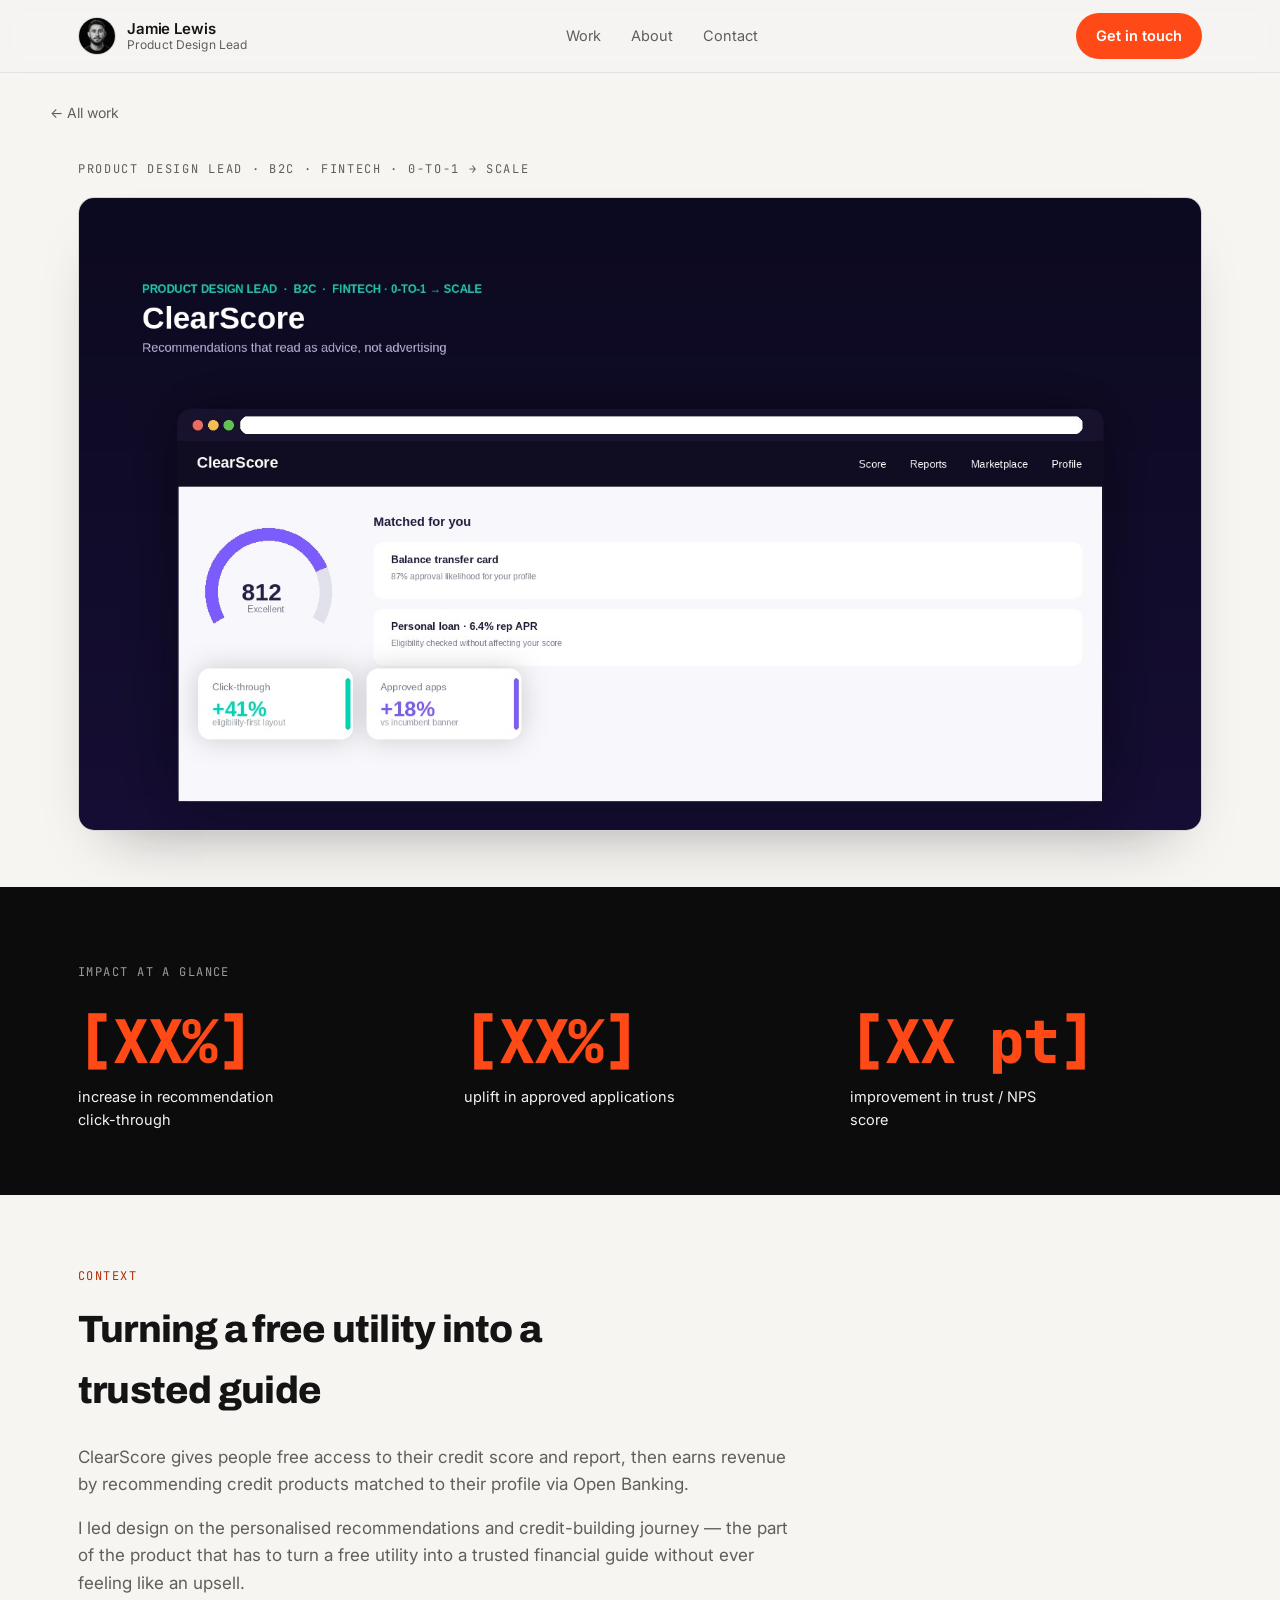
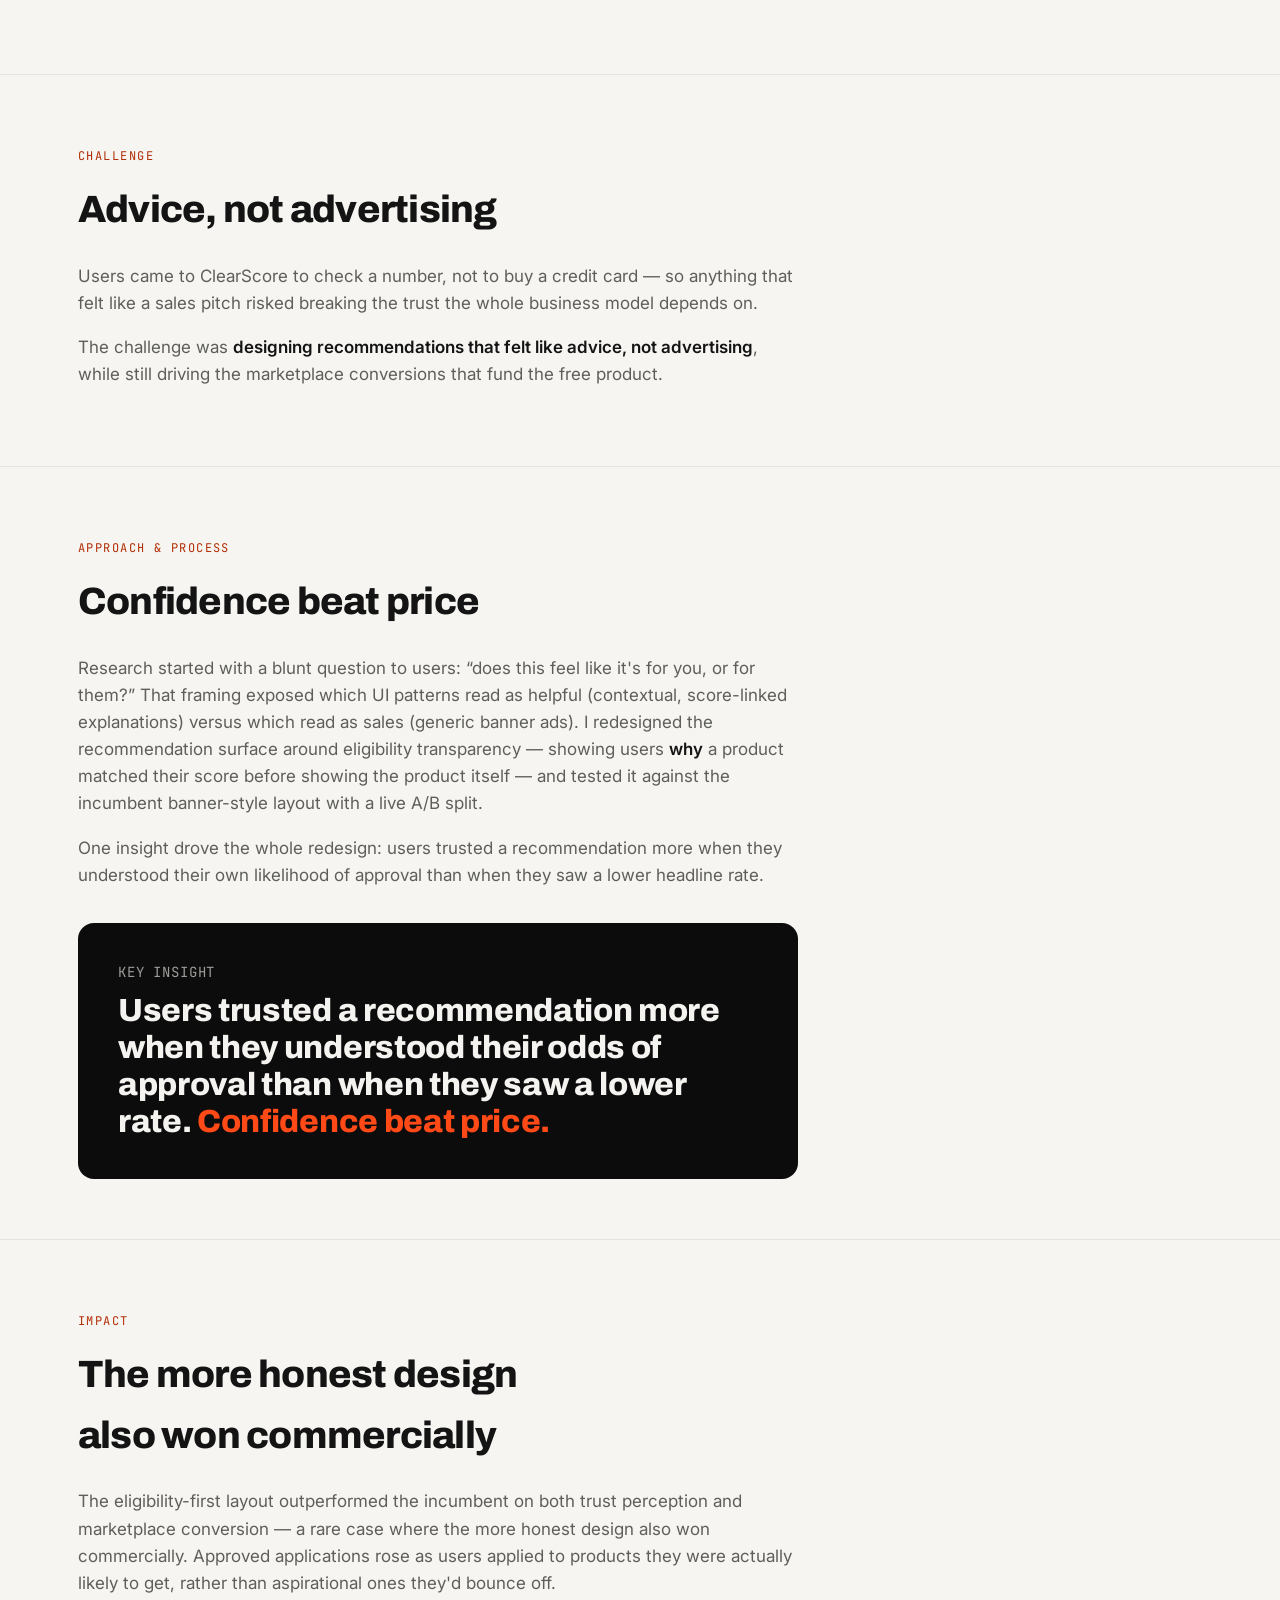
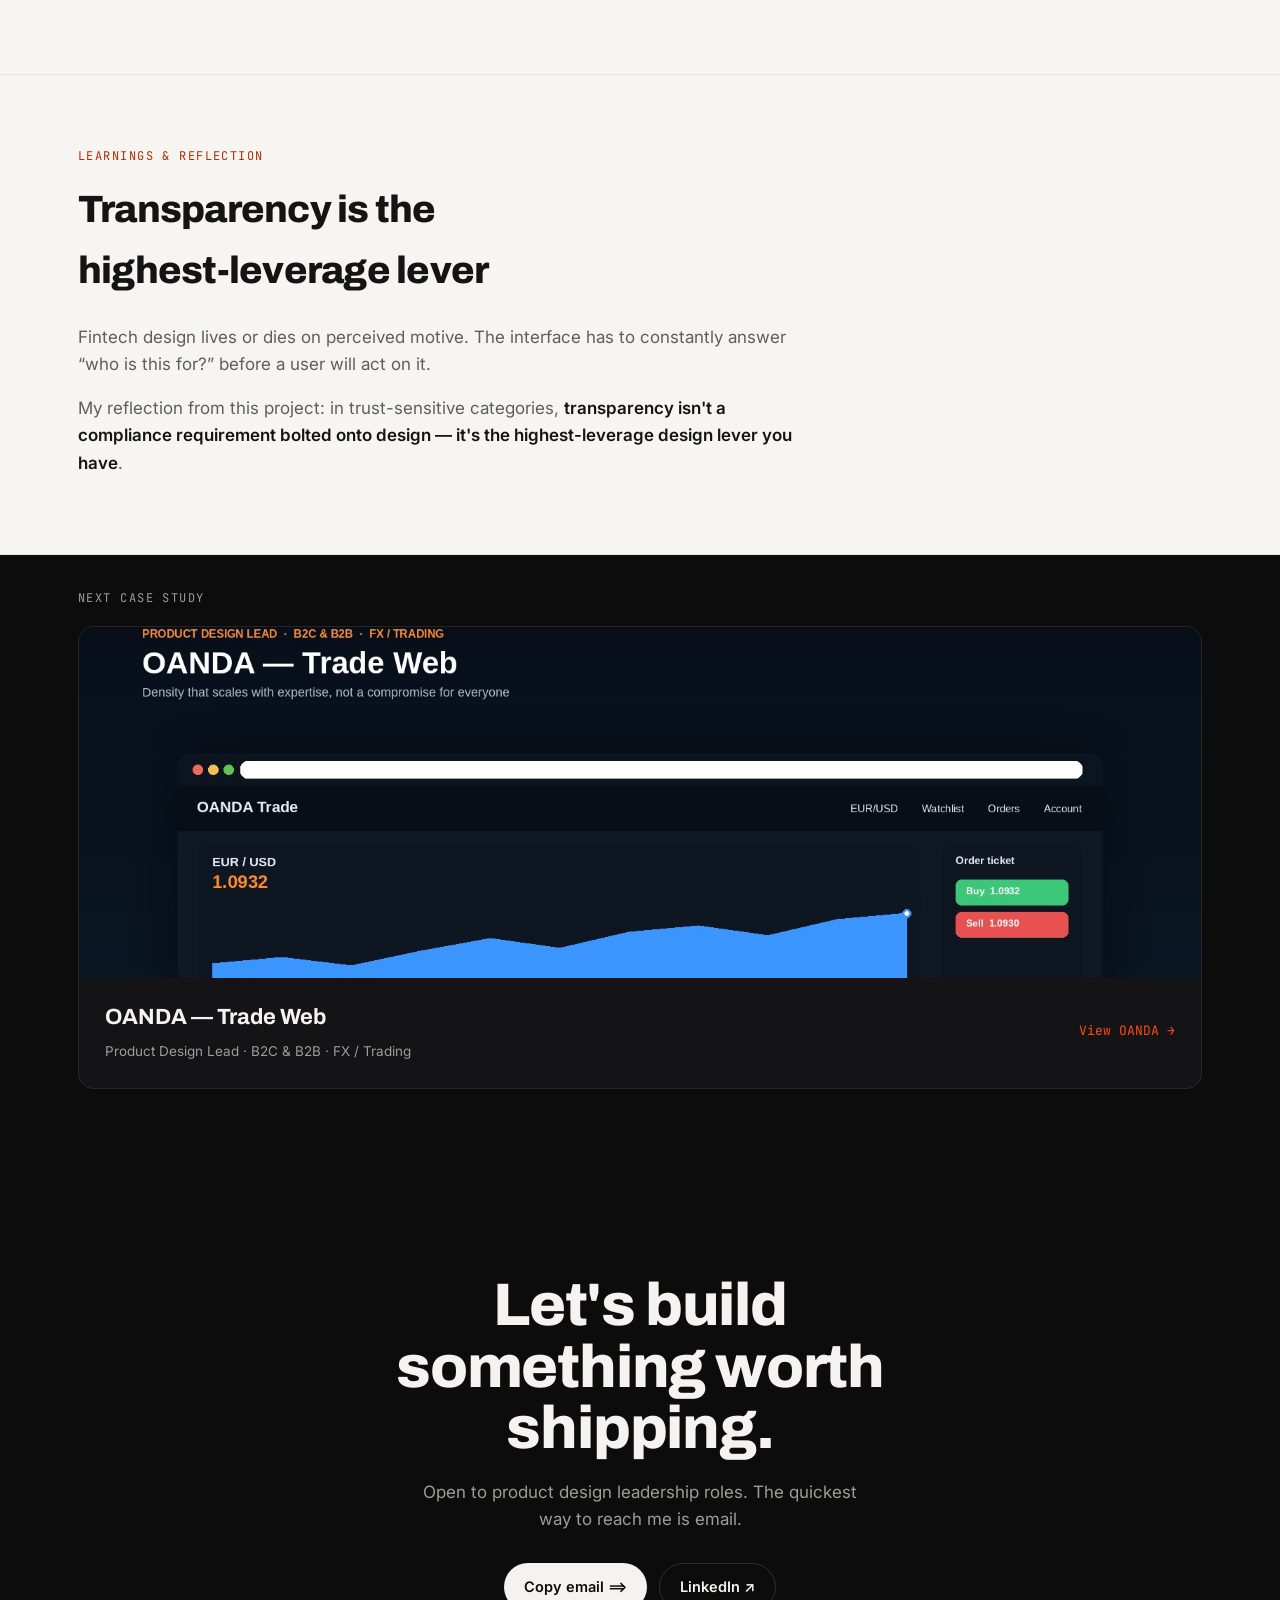
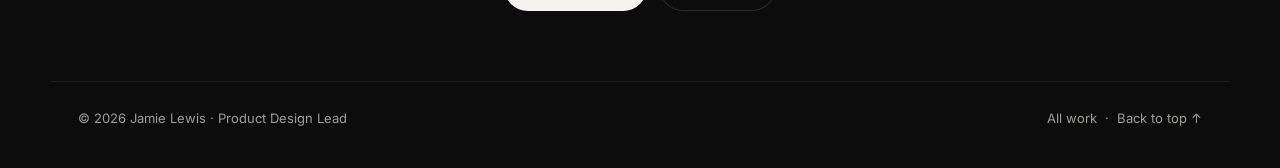
==== clearscore.html @ ec91cfac "Add files via upload" ====
<!DOCTYPE html>
<html lang="en">
<head>
<meta charset="UTF-8" />
<meta name="viewport" content="width=device-width, initial-scale=1.0" />
<title>ClearScore — Case study · Jamie Lewis</title>
<meta name="description" content="ClearScore recommendations — case study by Jamie Lewis, Product Design Lead. Recommendations that read as advice, not advertising" />
<meta name="robots" content="index, follow" />
<link rel="icon" href="favicon.ico" sizes="any" />
<link rel="icon" type="image/png" sizes="32x32" href="favicon-32.png" />
<link rel="apple-touch-icon" href="apple-touch-icon.png" />
<meta property="og:title" content="ClearScore — Case study · Jamie Lewis" />
<meta property="og:description" content="Recommendations that read as advice, not advertising" />
<meta property="og:type" content="article" />
<meta property="og:url" content="https://jamielewis.design/clearscore" />
<meta property="og:image" content="https://jamielewis.design/clearscore_banner.jpg" />
<script type="application/ld+json">
{
  "@context":"https://schema.org","@type":"CreativeWork",
  "name":"ClearScore",
  "about":"Recommendations that read as advice, not advertising",
  "author":{"@type":"Person","name":"Jamie Lewis","jobTitle":"Product Design Lead","url":"https://jamielewis.design"},
  "url":"https://jamielewis.design/clearscore"
}
</script>
<link rel="preconnect" href="https://fonts.googleapis.com">
<link rel="preconnect" href="https://fonts.gstatic.com" crossorigin>
<link href="https://fonts.googleapis.com/css2?family=Archivo:wght@500;600;700;800;900&family=Inter:wght@400;500;600&family=JetBrains+Mono:wght@500&display=swap" rel="stylesheet">
<style>
  :root{
    --paper:#F6F5F2;--paper-2:#EFEEEA;--ink:#141414;--ink-2:#5E5E5B;
    --hair:rgba(20,20,20,.14);--hair-soft:rgba(20,20,20,.08);
    --orange:#FF4A17;--orange-ink:#B22E06;
    --night:#0C0C0D;--night-2:#141416;--snow:#F4F3F0;--snow-2:#9C9C98;
    --hair-d:rgba(255,255,255,.14);--hair-d-soft:rgba(255,255,255,.07);
    --maxw:1180px;--measure:720px;--r:16px;--ease:cubic-bezier(.22,.61,.36,1);
  }
  *{box-sizing:border-box;}
  html{scroll-behavior:smooth;}
  body{margin:0;background:var(--paper);color:var(--ink);
    font-family:'Inter',system-ui,-apple-system,sans-serif;font-size:17px;line-height:1.6;
    -webkit-font-smoothing:antialiased;text-rendering:optimizeLegibility;}
  a{color:inherit;text-decoration:none;}
  img,svg{display:block;max-width:100%;}
  ::selection{background:var(--orange);color:#fff;}
  .wrap{max-width:var(--maxw);margin:0 auto;padding:0 28px;}
  .visually-hidden{position:absolute;width:1px;height:1px;padding:0;margin:-1px;overflow:hidden;clip:rect(0 0 0 0);white-space:nowrap;border:0;}
  .eyebrow{font-family:'JetBrains Mono',monospace;font-size:12px;letter-spacing:.14em;text-transform:uppercase;color:var(--ink-2);}
  .display{font-family:'Archivo',sans-serif;font-weight:800;letter-spacing:-.02em;line-height:1.02;margin:0;}
  a:focus-visible,button:focus-visible{outline:2.5px solid var(--orange);outline-offset:3px;border-radius:6px;}
  .skip{position:absolute;left:-999px;top:0;background:var(--ink);color:#fff;padding:10px 16px;z-index:200;}
  .skip:focus{left:12px;top:12px;}
  .ph{color:var(--orange);font-family:'JetBrains Mono',monospace;}
  .nav{position:sticky;top:0;z-index:100;background:rgba(246,245,242,.82);
    backdrop-filter:saturate(1.4) blur(10px);border-bottom:1px solid var(--hair-soft);}
  .nav .row{display:flex;align-items:center;justify-content:space-between;height:72px;}
  .brand{display:flex;align-items:center;gap:11px;}
  .brand .avatar{width:38px;height:38px;border-radius:50%;object-fit:cover;border:1px solid var(--hair);flex:none;}
  .brand-text{display:flex;flex-direction:column;line-height:1.12;}
  .brand-name{font-weight:600;font-size:15px;letter-spacing:-.01em;color:var(--ink);}
  .brand-role{font-weight:400;font-size:12px;color:var(--ink-2);letter-spacing:.01em;}
  .navlinks{display:flex;gap:30px;font-size:14.5px;color:var(--ink-2);}
  .navlinks a:hover{color:var(--ink);}
  .btn{font-family:'Inter';font-size:14.5px;font-weight:600;border:none;cursor:pointer;
    border-radius:999px;padding:11px 20px;transition:transform .18s var(--ease),background .18s;
    display:inline-flex;align-items:center;gap:8px;}
  .btn:active{transform:translateY(1px);}
  .btn-orange{background:var(--orange);color:#fff;}
  .btn-orange:hover{background:#ff5b2c;}
  .btn-ghost{background:transparent;color:var(--ink);border:1px solid var(--hair);}
  .btn-ghost:hover{background:rgba(20,20,20,.05);}
  @media(max-width:720px){.navlinks{display:none;}}
  .backrow{padding:26px 0 0;}
  .back{font-size:14px;color:var(--ink-2);display:inline-flex;gap:7px;align-items:center;}
  .back:hover{color:var(--ink);}
  .cs-hero{padding:22px 0 0;}
  .cs-banner{margin:18px 0 0;border-radius:var(--r);overflow:hidden;border:1px solid var(--hair);
    box-shadow:0 30px 60px -34px rgba(20,20,20,.4);}
  .cs-banner img{width:100%;height:auto;display:block;}
  .impact{background:var(--night);color:var(--snow);padding:64px 0;margin-top:56px;}
  .impact .lab{font-family:'JetBrains Mono',monospace;font-size:12px;letter-spacing:.12em;text-transform:uppercase;color:var(--snow-2);}
  .impact-grid{display:grid;grid-template-columns:repeat(3,1fr);gap:34px;margin-top:30px;}
  .metric .n{font-family:'Archivo';font-weight:800;font-size:clamp(40px,5.4vw,60px);letter-spacing:-.02em;line-height:1;color:var(--orange);}
  .metric .l{font-size:14.5px;color:var(--snow);margin-top:12px;max-width:24ch;}
  @media(max-width:760px){.impact-grid{grid-template-columns:1fr;gap:26px;}}
  .sec{padding:60px 0;border-bottom:1px solid var(--hair-soft);}
  .sec:last-of-type{border-bottom:none;}
  .sec .kicker{font-family:'JetBrains Mono',monospace;font-size:12px;letter-spacing:.12em;text-transform:uppercase;color:var(--orange-ink);}
  .sec h2{font-family:'Archivo';font-weight:800;letter-spacing:-.02em;font-size:clamp(26px,3.4vw,38px);margin:14px 0 22px;max-width:20ch;}
  .sec p{color:var(--ink-2);max-width:var(--measure);}
  .sec p+p{margin-top:16px;}
  .sec p b{color:var(--ink);font-weight:600;}
  .insight{display:grid;grid-template-columns:1fr;gap:10px;background:var(--night);color:var(--snow);
    border-radius:var(--r);padding:38px 40px;margin-top:34px;max-width:var(--measure);}
  .insight .big{font-family:'Archivo';font-weight:800;font-size:clamp(24px,3vw,32px);letter-spacing:-.01em;line-height:1.15;color:var(--snow);}
  .insight .big em{color:var(--orange);font-style:normal;}
  .insight .cap{font-size:14px;color:var(--snow-2);font-family:'JetBrains Mono',monospace;letter-spacing:.06em;text-transform:uppercase;}
  .next{background:var(--night);color:var(--snow);padding:22px 0 96px;}
  .next .lab{font-family:'JetBrains Mono',monospace;font-size:12px;letter-spacing:.12em;text-transform:uppercase;color:var(--snow-2);margin-bottom:18px;}
  .next-card{display:block;border-radius:var(--r);overflow:hidden;background:var(--night-2);
    border:1px solid var(--hair-d-soft);transition:transform .3s var(--ease),border-color .3s;}
  .next-card:hover{transform:translateY(-5px);border-color:var(--hair-d);}
  .next-banner{aspect-ratio:16/5;overflow:hidden;}
  .next-banner img{width:100%;height:100%;object-fit:cover;object-position:center 30%;}
  .next-body{padding:22px 26px 26px;display:flex;justify-content:space-between;align-items:center;gap:20px;flex-wrap:wrap;}
  .next-body h3{font-family:'Archivo';font-weight:700;font-size:22px;margin:0;color:var(--snow);}
  .next-body .r{font-size:13.5px;color:var(--snow-2);margin-top:6px;}
  .next-go{font-family:'JetBrains Mono',monospace;font-size:13px;color:var(--orange);white-space:nowrap;}
  .foot{background:var(--night);color:var(--snow);padding:90px 0 40px;text-align:center;}
  .foot h2{font-size:clamp(34px,5vw,60px);color:var(--snow);max-width:16ch;margin:0 auto;}
  .foot p{color:var(--snow-2);margin:20px auto 30px;max-width:40ch;font-size:17px;}
  .foot .cta-row{display:flex;gap:12px;justify-content:center;flex-wrap:wrap;}
  .foot .btn-ghost{color:var(--snow);border-color:var(--hair-d);}
  .foot .btn-ghost:hover{background:rgba(255,255,255,.06);}
  .foot .btn-snow{background:var(--snow);color:var(--night);}
  .footbar{max-width:var(--maxw);margin:70px auto 0;padding:26px 28px 0;border-top:1px solid var(--hair-d-soft);
    display:flex;justify-content:space-between;gap:16px;flex-wrap:wrap;font-size:13px;color:var(--snow-2);}
  .footbar a:hover{color:var(--snow);}
  .toast{position:fixed;bottom:24px;left:50%;transform:translate(-50%,20px);background:var(--ink);color:#fff;
    padding:12px 20px;border-radius:999px;font-size:14px;opacity:0;pointer-events:none;transition:.3s var(--ease);z-index:300;}
  .toast.show{opacity:1;transform:translate(-50%,0);}
</style>
</head>
<body id="top">
<a href="#context" class="skip">Skip to content</a>
<header class="nav">
  <div class="wrap row">
    <a href="index.html" class="brand" aria-label="Jamie Lewis — Product Design Lead">
      <img class="avatar" src="jamie.jpg" alt="Jamie Lewis" width="38" height="38" />
      <span class="brand-text">
        <span class="brand-name">Jamie Lewis</span>
        <span class="brand-role">Product Design Lead</span>
      </span>
    </a>
    <nav class="navlinks">
      <a href="index.html#work">Work</a>
      <a href="index.html#about">About</a>
      <a href="index.html#contact">Contact</a>
    </nav>
    <a href="index.html#contact" class="btn btn-orange">Get in touch</a>
  </div>
</header>
<main>
  <div class="wrap backrow"><a href="index.html#work" class="back">&larr; All work</a></div>
  <section class="cs-hero">
    <div class="wrap">
      <h1 class="visually-hidden">ClearScore — Recommendations that read as advice, not advertising</h1>
      <p class="eyebrow">Product Design Lead · B2C · Fintech · 0-to-1 &rarr; Scale</p>
      <div class="cs-banner"><img src="clearscore_banner.jpg" alt="ClearScore case study — Recommendations that read as advice, not advertising" /></div>
    </div>
  </section>
  <section class="impact">
    <div class="wrap">
      <p class="lab">Impact at a glance</p>
      <div class="impact-grid">
        <div class="metric"><div class="n"><span class="ph">[XX%]</span></div><div class="l">increase in recommendation click-through</div></div>
        <div class="metric"><div class="n"><span class="ph">[XX%]</span></div><div class="l">uplift in approved applications</div></div>
        <div class="metric"><div class="n"><span class="ph">[XX pt]</span></div><div class="l">improvement in trust / NPS score</div></div>
      </div>
    </div>
  </section>
  <section class="sec" id="context">
    <div class="wrap">
      <p class="kicker">Context</p>
      <h2>Turning a free utility into a trusted guide</h2>
      <p>ClearScore gives people free access to their credit score and report, then earns revenue by recommending credit products matched to their profile via Open Banking.</p>
      <p>I led design on the personalised recommendations and credit-building journey — the part of the product that has to turn a free utility into a trusted financial guide without ever feeling like an upsell.</p>
    </div>
  </section>
  <section class="sec">
    <div class="wrap">
      <p class="kicker">Challenge</p>
      <h2>Advice, not advertising</h2>
      <p>Users came to ClearScore to check a number, not to buy a credit card — so anything that felt like a sales pitch risked breaking the trust the whole business model depends on.</p>
      <p>The challenge was <b>designing recommendations that felt like advice, not advertising</b>, while still driving the marketplace conversions that fund the free product.</p>
    </div>
  </section>
  <section class="sec">
    <div class="wrap">
      <p class="kicker">Approach &amp; Process</p>
      <h2>Confidence beat price</h2>
      <p>Research started with a blunt question to users: “does this feel like it's for you, or for them?” That framing exposed which UI patterns read as helpful (contextual, score-linked explanations) versus which read as sales (generic banner ads). I redesigned the recommendation surface around eligibility transparency — showing users <b>why</b> a product matched their score before showing the product itself — and tested it against the incumbent banner-style layout with a live A/B split.</p>
      <p>One insight drove the whole redesign: users trusted a recommendation more when they understood their own likelihood of approval than when they saw a lower headline rate.</p>
      <div class="insight">
        <div class="cap">Key insight</div>
        <div class="big">Users trusted a recommendation more when they understood their odds of approval than when they saw a lower rate. <em>Confidence beat price.</em></div>
      </div>
    </div>
  </section>
  <section class="sec">
    <div class="wrap">
      <p class="kicker">Impact</p>
      <h2>The more honest design also won commercially</h2>
      <p>The eligibility-first layout outperformed the incumbent on both trust perception and marketplace conversion — a rare case where the more honest design also won commercially. Approved applications rose as users applied to products they were actually likely to get, rather than aspirational ones they'd bounce off.</p>
    </div>
  </section>
  <section class="sec">
    <div class="wrap">
      <p class="kicker">Learnings &amp; Reflection</p>
      <h2>Transparency is the highest-leverage lever</h2>
      <p>Fintech design lives or dies on perceived motive. The interface has to constantly answer “who is this for?” before a user will act on it.</p>
      <p>My reflection from this project: in trust-sensitive categories, <b>transparency isn't a compliance requirement bolted onto design — it's the highest-leverage design lever you have</b>.</p>
    </div>
  </section>
  <section class="next">
    <div class="wrap">
      <p class="lab">Next case study</p>
      <a class="next-card" href="oanda.html">
        <div class="next-banner"><img src="oanda_banner.jpg" alt="OANDA — Trade Web" /></div>
        <div class="next-body">
          <div><h3>OANDA — Trade Web</h3><div class="r">Product Design Lead · B2C &amp; B2B · FX / Trading</div></div>
          <span class="next-go">View OANDA &rarr;</span>
        </div>
      </a>
    </div>
  </section>
</main>
<section class="foot" id="contact">
  <div class="wrap">
    <h2 class="display">Let's build something worth shipping.</h2>
    <p>Open to product design leadership roles. The quickest way to reach me is email.</p>
    <div class="cta-row">
      <button class="btn btn-snow" data-copy="jamie@jamielewis.design">Copy email &#10233;</button>
      <a href="https://linkedin.com/in/jamielewis" class="btn btn-ghost" target="_blank" rel="noopener">LinkedIn &#8599;</a>
    </div>
  </div>
  <div class="footbar">
    <span>&copy; 2026 Jamie Lewis &middot; Product Design Lead</span>
    <span><a href="index.html#work">All work</a> &nbsp;&middot;&nbsp; <a href="#top">Back to top &#8593;</a></span>
  </div>
</section>
<div class="toast" id="toast">Email copied</div>
<script>
  const toast=document.getElementById('toast');
  document.querySelectorAll('[data-copy]').forEach(btn=>{
    btn.addEventListener('click',async()=>{
      const val=btn.getAttribute('data-copy');
      try{await navigator.clipboard.writeText(val);}
      catch(e){const t=document.createElement('textarea');t.value=val;document.body.appendChild(t);t.select();document.execCommand('copy');t.remove();}
      toast.textContent=val+' copied';toast.classList.add('show');
      setTimeout(()=>toast.classList.remove('show'),1800);
    });
  });
</script>
</body>
</html>
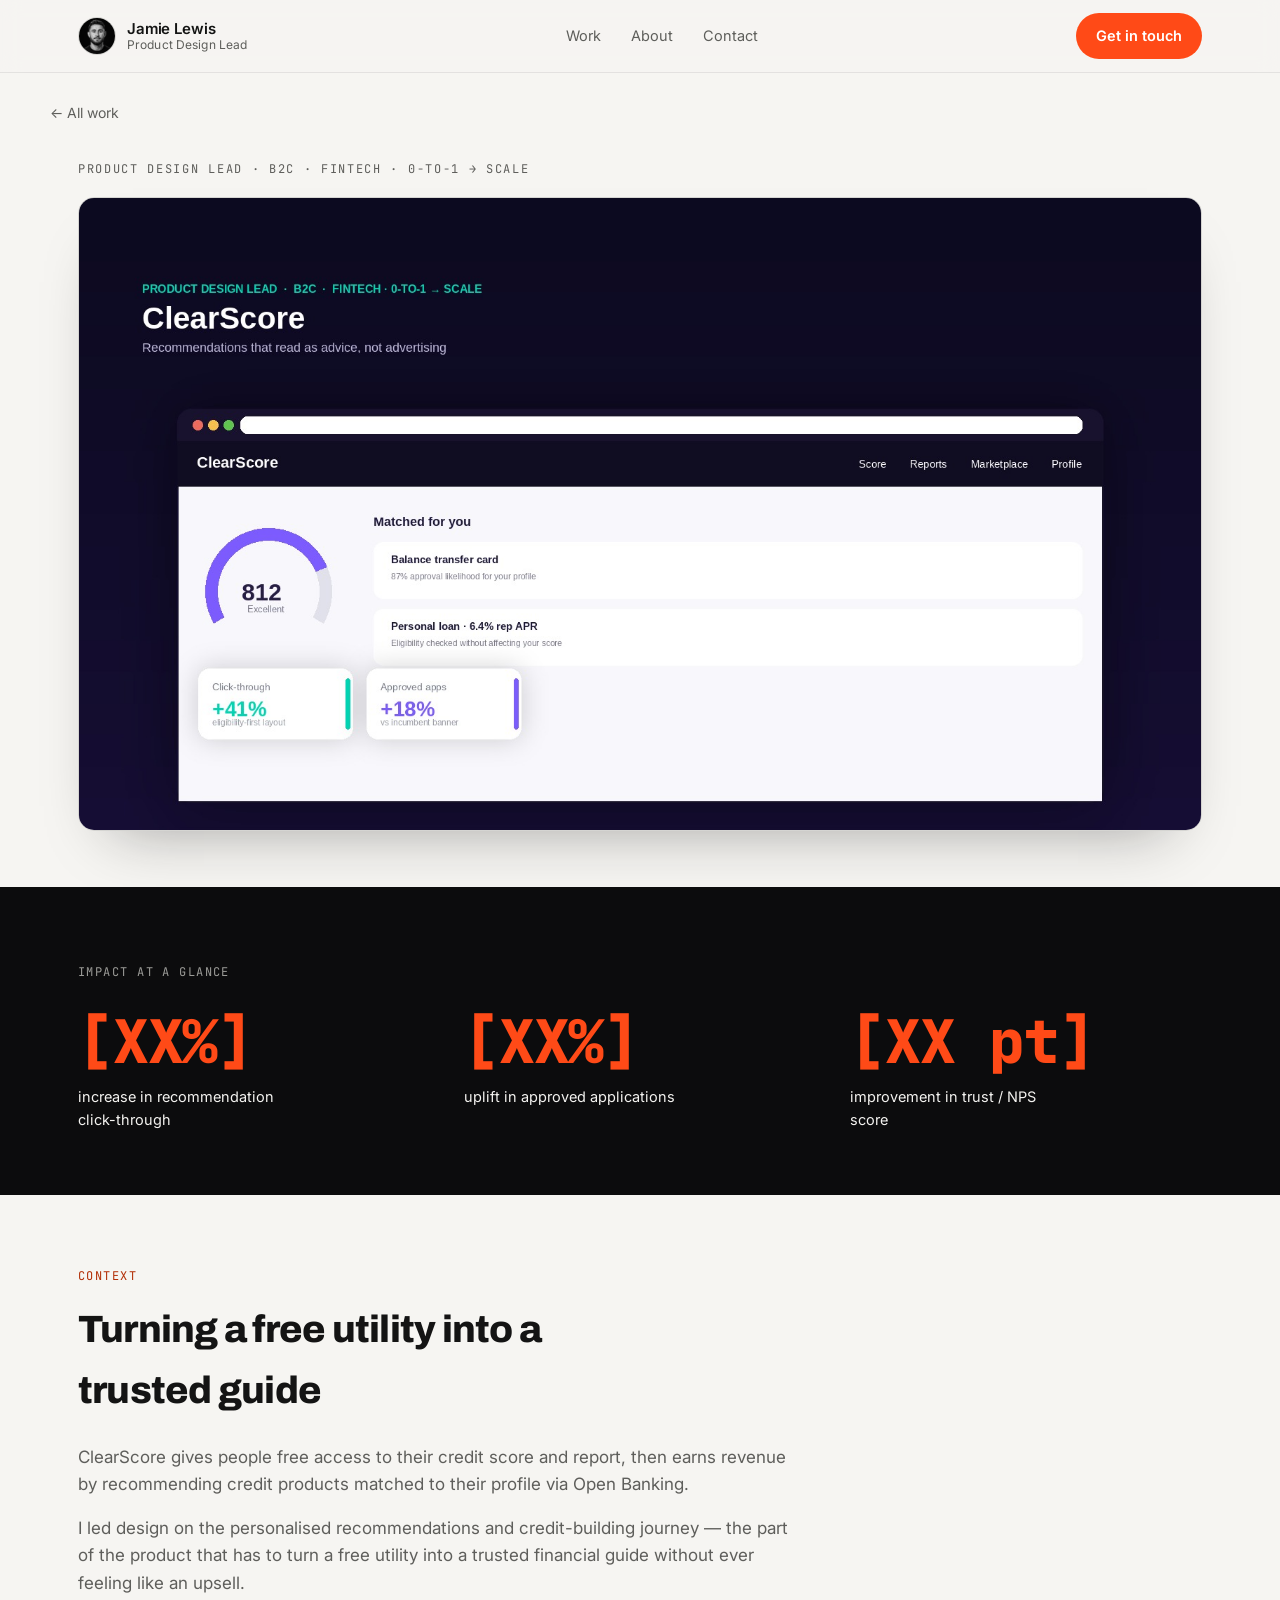
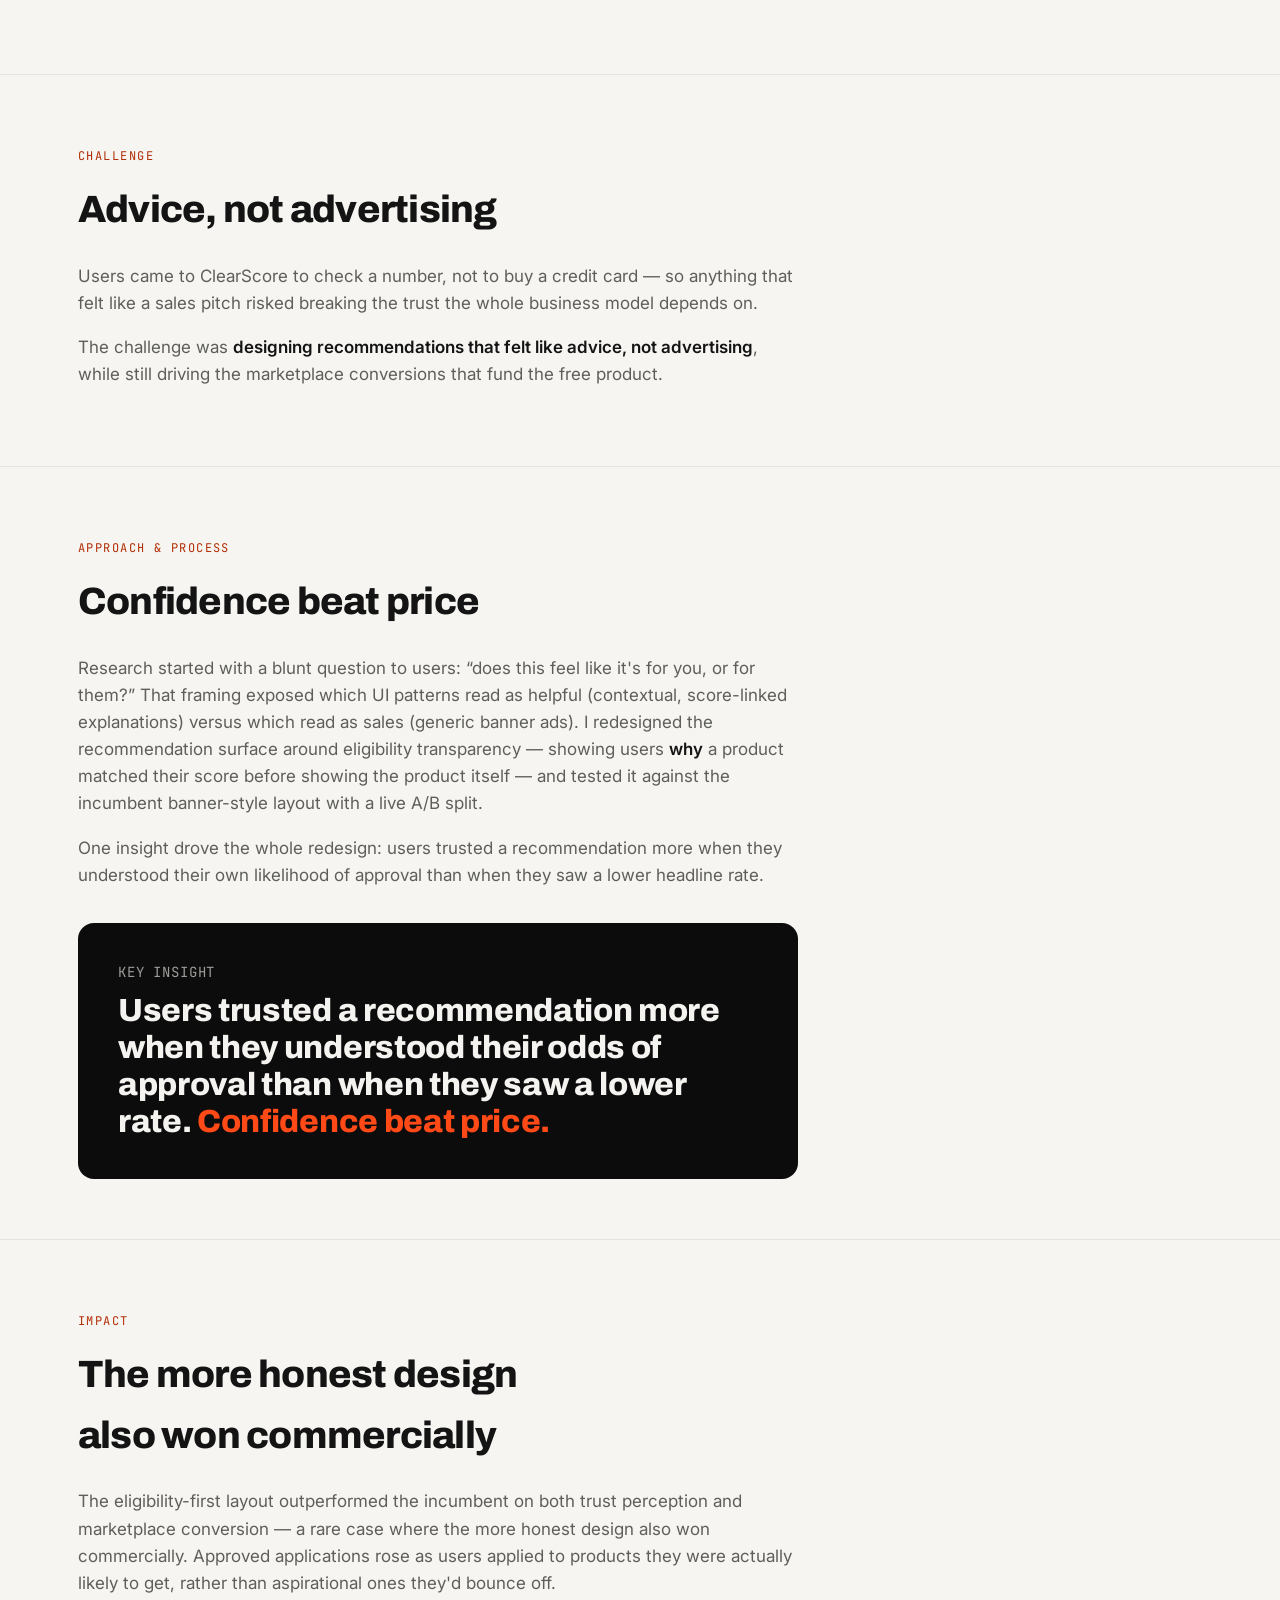
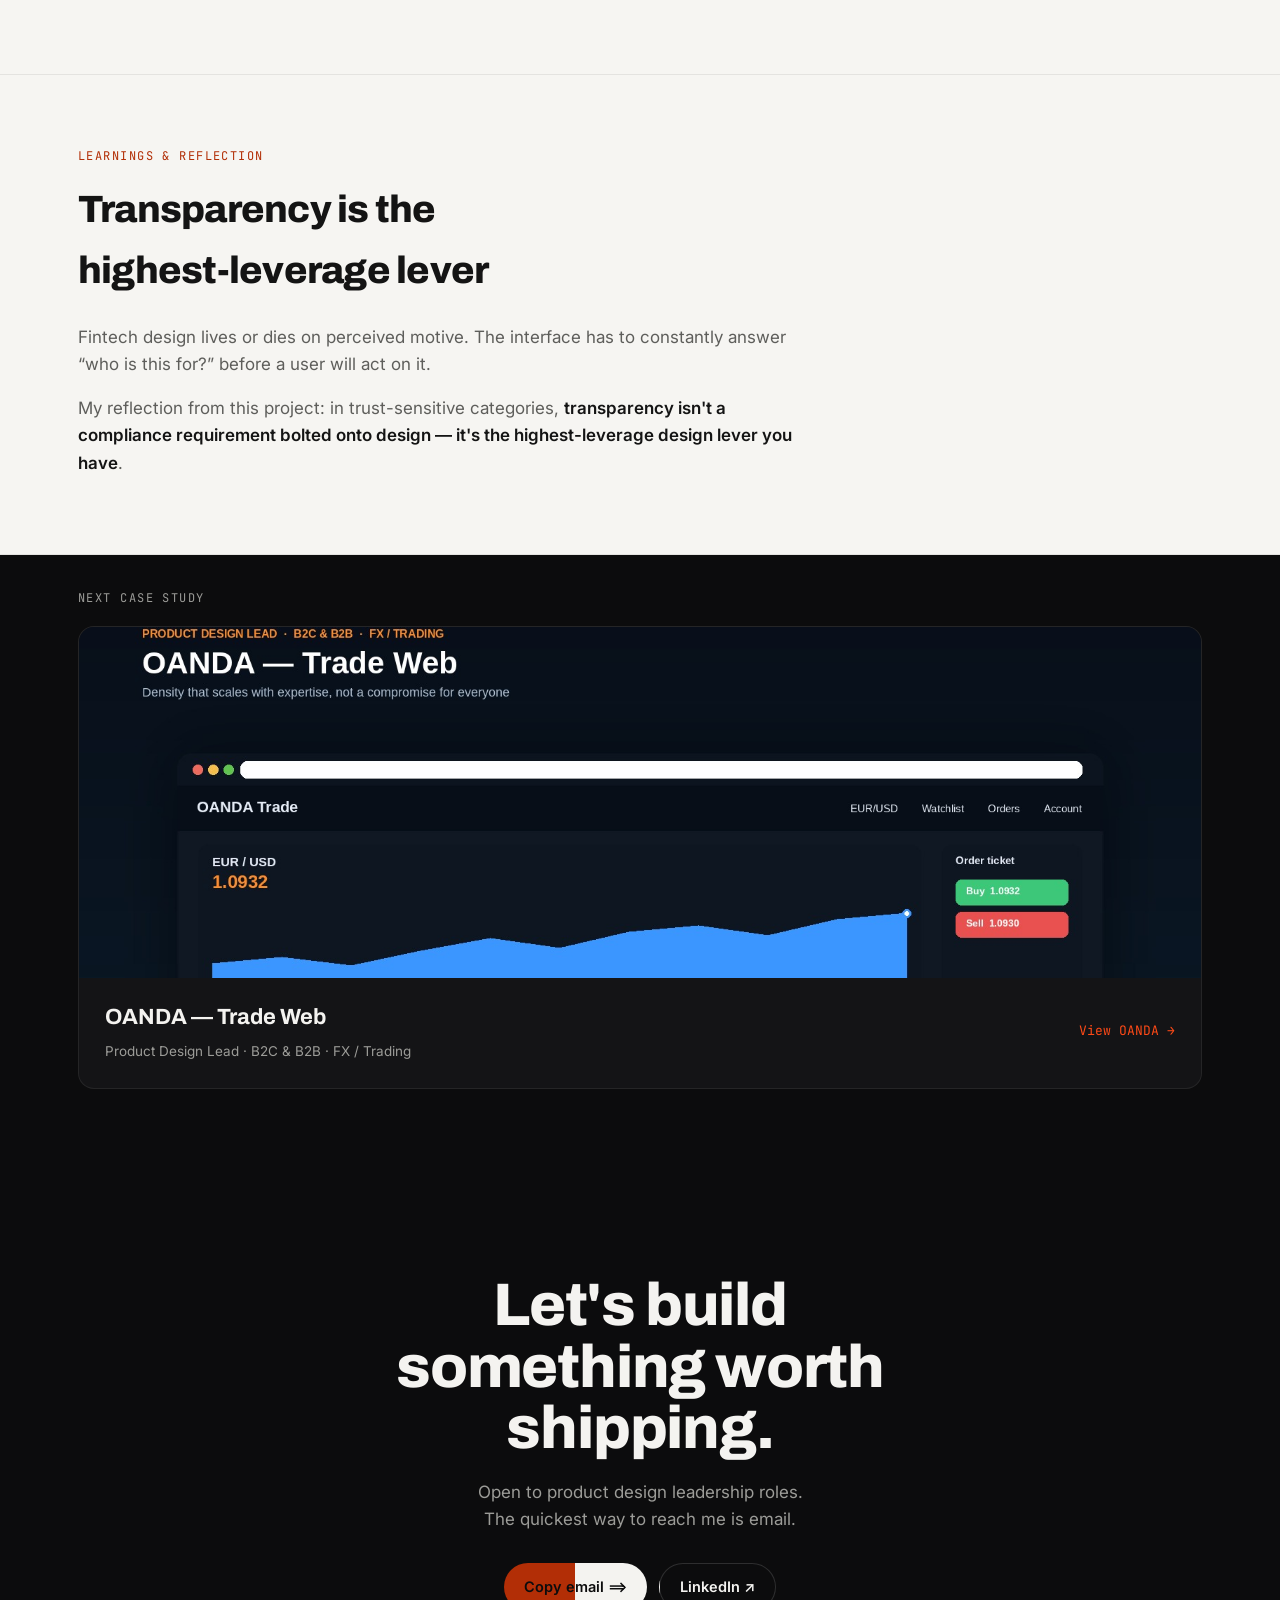
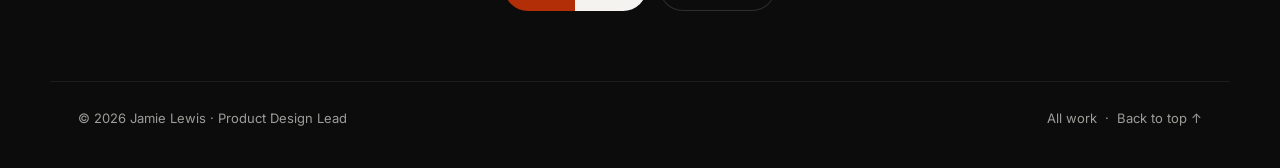
==== commit c9dc1e1a: "Add files via upload" ====
--- a/clearscore.html
+++ b/clearscore.html
@@ -119,6 +119,18 @@
   .toast{position:fixed;bottom:24px;left:50%;transform:translate(-50%,20px);background:var(--ink);color:#fff;
     padding:12px 20px;border-radius:999px;font-size:14px;opacity:0;pointer-events:none;transition:.3s var(--ease);z-index:300;}
   .toast.show{opacity:1;transform:translate(-50%,0);}
+  /* ---------- sliding-fill button hover (accessible inversions, AA-compliant) ---------- */
+  .btn{background-color:transparent;background-repeat:no-repeat;background-size:200% 100%;background-position:100% 0;
+    transition:background-position .4s var(--ease),color .28s var(--ease),border-color .28s var(--ease),transform .18s var(--ease);}
+  .btn-orange{background-image:linear-gradient(to right,#fff 0 50%,var(--orange) 50% 100%);color:#fff;}
+  .btn-orange:hover,.btn-orange:focus-visible{background-position:0 0;color:var(--ink);}
+  .btn-ghost{background-image:linear-gradient(to right,var(--ink) 0 50%,transparent 50% 100%);color:var(--ink);border:1px solid var(--hair);}
+  .btn-ghost:hover,.btn-ghost:focus-visible{background-position:0 0;color:var(--paper);border-color:var(--ink);}
+  .hero .btn-ghost,.foot .btn-ghost{background-image:linear-gradient(to right,var(--snow) 0 50%,transparent 50% 100%);color:var(--snow);border-color:var(--hair-d);}
+  .hero .btn-ghost:hover,.hero .btn-ghost:focus-visible,.foot .btn-ghost:hover,.foot .btn-ghost:focus-visible{background-position:0 0;color:var(--night);border-color:var(--snow);}
+  .foot .btn-snow{background-image:linear-gradient(to right,var(--orange-ink) 0 50%,var(--snow) 50% 100%);color:var(--night);}
+  .foot .btn-snow:hover,.foot .btn-snow:focus-visible{background-position:0 0;color:#fff;}
+  @media(prefers-reduced-motion:reduce){.btn{transition:color .28s,border-color .28s;}}
 </style>
 </head>
 <body id="top">
@@ -218,10 +230,10 @@
 <section class="foot" id="contact">
   <div class="wrap">
     <h2 class="display">Let's build something worth shipping.</h2>
-    <p>Open to product design leadership roles. The quickest way to reach me is email.</p>
+    <p>Open to product design leadership roles.<br>The quickest way to reach me is email.</p>
     <div class="cta-row">
-      <button class="btn btn-snow" data-copy="jamie@jamielewis.design">Copy email &#10233;</button>
-      <a href="https://linkedin.com/in/jamielewis" class="btn btn-ghost" target="_blank" rel="noopener">LinkedIn &#8599;</a>
+      <button class="btn btn-snow" data-copy="Post.jwl@gmail.com">Copy email &#10233;</button>
+      <a href="https://www.linkedin.com/in/uxjay/" class="btn btn-ghost" target="_blank" rel="noopener">LinkedIn &#8599;</a>
     </div>
   </div>
   <div class="footbar">
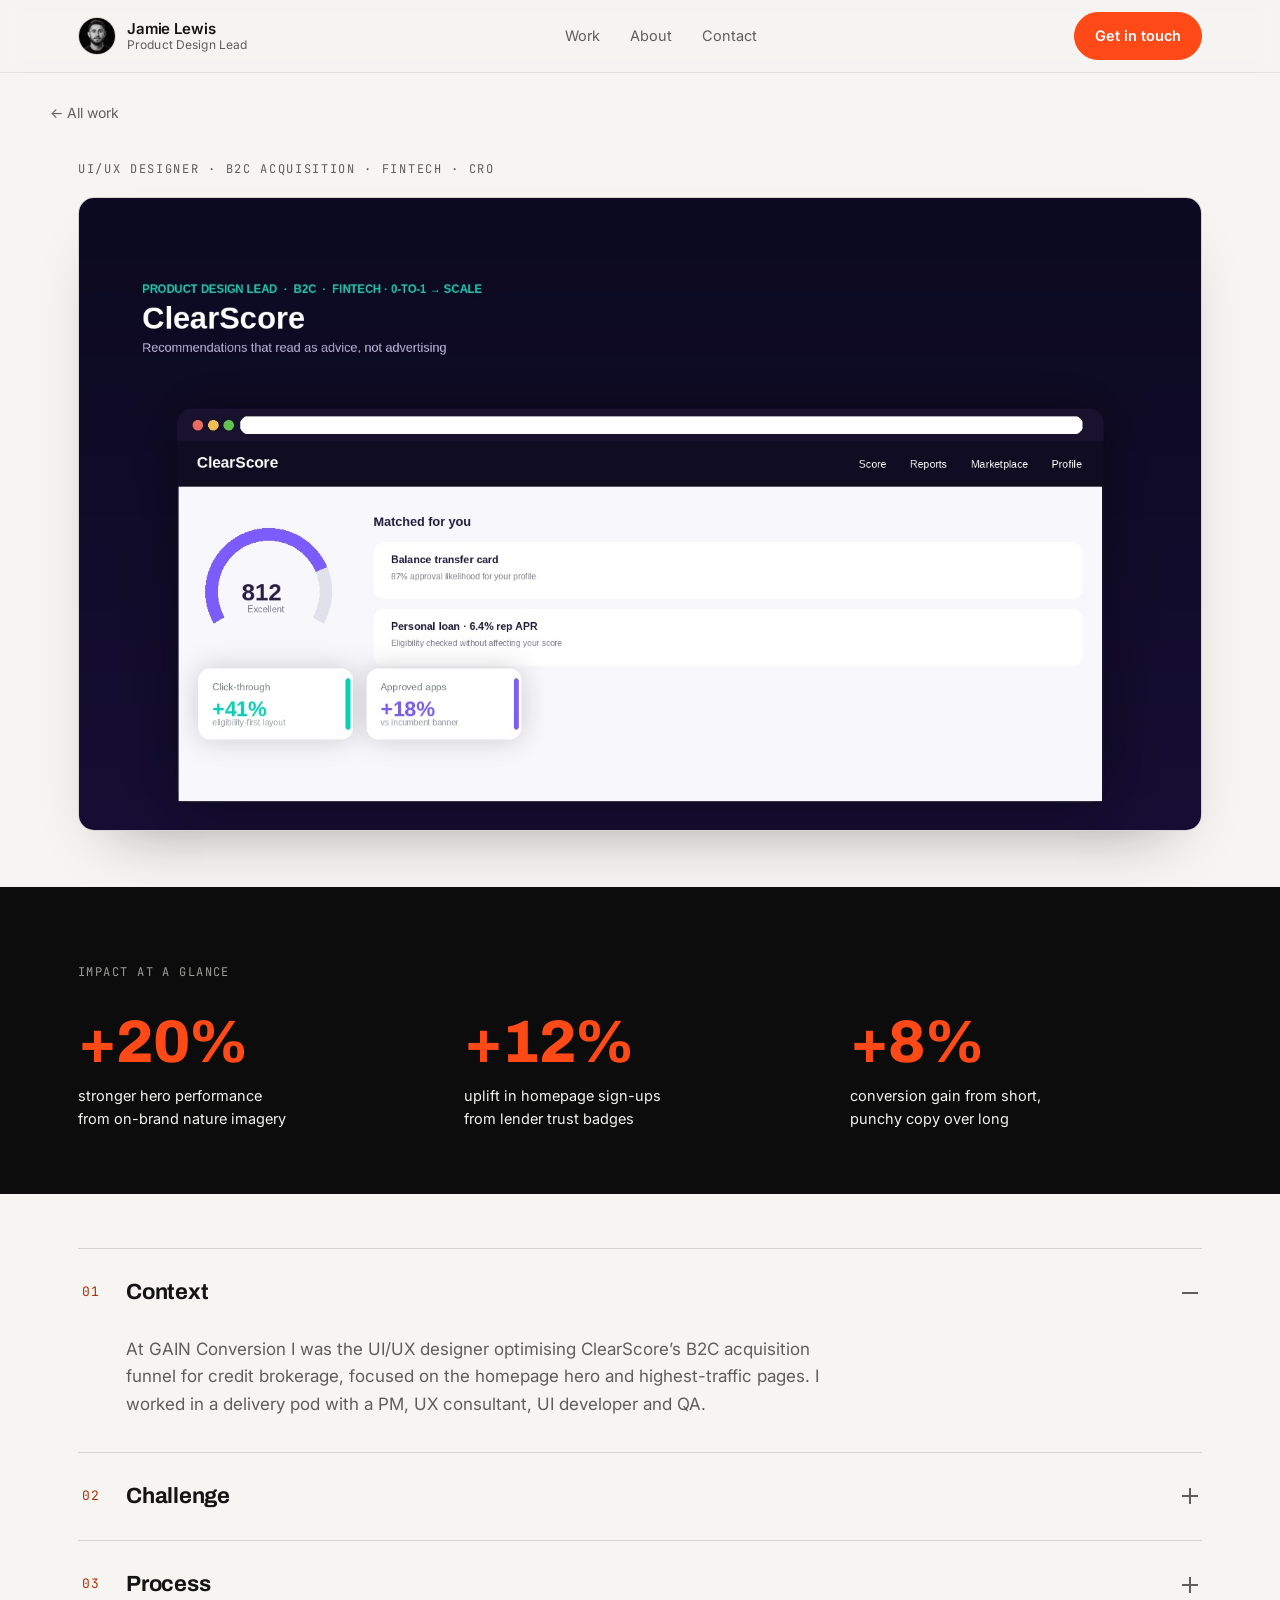
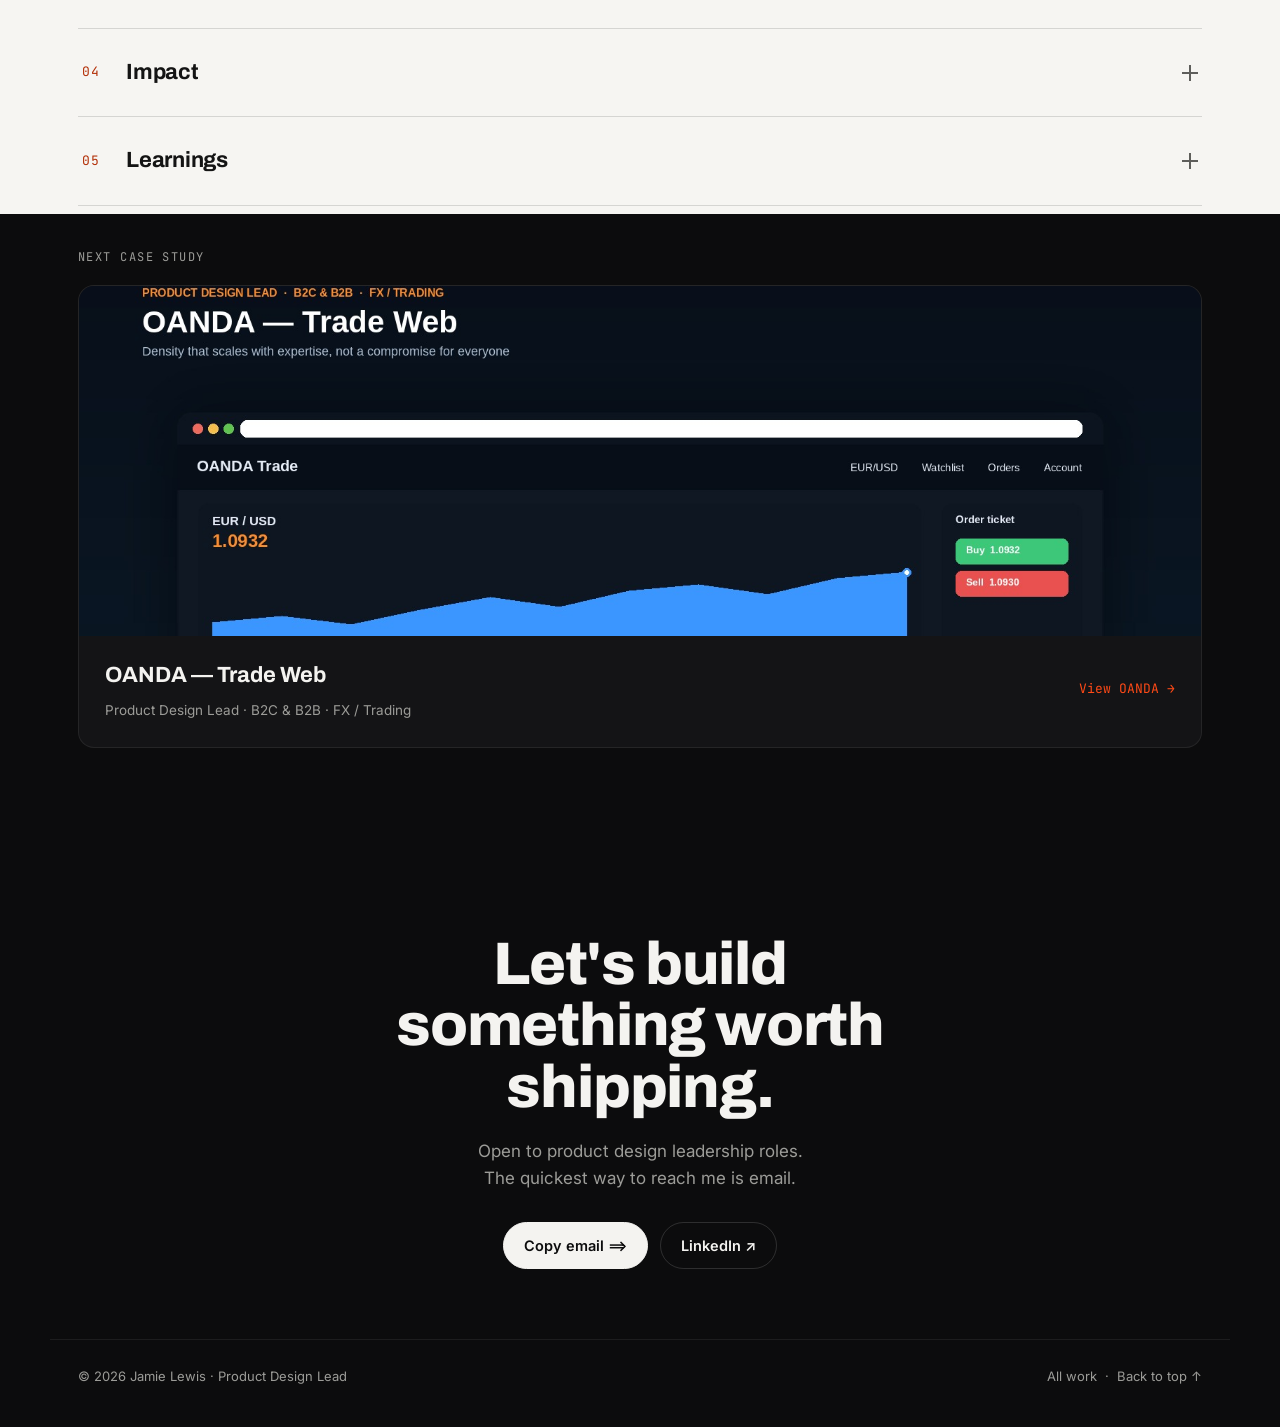
==== commit cf77c974: "Add files via upload" ====
--- a/clearscore.html
+++ b/clearscore.html
@@ -65,10 +65,6 @@
     border-radius:999px;padding:11px 20px;transition:transform .18s var(--ease),background .18s;
     display:inline-flex;align-items:center;gap:8px;}
   .btn:active{transform:translateY(1px);}
-  .btn-orange{background:var(--orange);color:#fff;}
-  .btn-orange:hover{background:#ff5b2c;}
-  .btn-ghost{background:transparent;color:var(--ink);border:1px solid var(--hair);}
-  .btn-ghost:hover{background:rgba(20,20,20,.05);}
   @media(max-width:720px){.navlinks{display:none;}}
   .backrow{padding:26px 0 0;}
   .back{font-size:14px;color:var(--ink-2);display:inline-flex;gap:7px;align-items:center;}
@@ -119,18 +115,62 @@
   .toast{position:fixed;bottom:24px;left:50%;transform:translate(-50%,20px);background:var(--ink);color:#fff;
     padding:12px 20px;border-radius:999px;font-size:14px;opacity:0;pointer-events:none;transition:.3s var(--ease);z-index:300;}
   .toast.show{opacity:1;transform:translate(-50%,0);}
-  /* ---------- sliding-fill button hover (accessible inversions, AA-compliant) ---------- */
-  .btn{background-color:transparent;background-repeat:no-repeat;background-size:200% 100%;background-position:100% 0;
-    transition:background-position .4s var(--ease),color .28s var(--ease),border-color .28s var(--ease),transform .18s var(--ease);}
-  .btn-orange{background-image:linear-gradient(to right,#fff 0 50%,var(--orange) 50% 100%);color:#fff;}
-  .btn-orange:hover,.btn-orange:focus-visible{background-position:0 0;color:var(--ink);}
-  .btn-ghost{background-image:linear-gradient(to right,var(--ink) 0 50%,transparent 50% 100%);color:var(--ink);border:1px solid var(--hair);}
-  .btn-ghost:hover,.btn-ghost:focus-visible{background-position:0 0;color:var(--paper);border-color:var(--ink);}
-  .hero .btn-ghost,.foot .btn-ghost{background-image:linear-gradient(to right,var(--snow) 0 50%,transparent 50% 100%);color:var(--snow);border-color:var(--hair-d);}
-  .hero .btn-ghost:hover,.hero .btn-ghost:focus-visible,.foot .btn-ghost:hover,.foot .btn-ghost:focus-visible{background-position:0 0;color:var(--night);border-color:var(--snow);}
-  .foot .btn-snow{background-image:linear-gradient(to right,var(--orange-ink) 0 50%,var(--snow) 50% 100%);color:var(--night);}
-  .foot .btn-snow:hover,.foot .btn-snow:focus-visible{background-position:0 0;color:#fff;}
-  @media(prefers-reduced-motion:reduce){.btn{transition:color .28s,border-color .28s;}}
+  /* ============================================================
+     BUTTON HOVER BEHAVIOUR — single source of truth
+     Primary: ::before wipes left→right (black fill, orange text/border
+     on hover), clipped by overflow:hidden + isolation on .btn so there's
+     no stray fill at rest and no lag after the cursor leaves.
+     Secondary: no fill — just a stroke colour change on hover.
+     ============================================================ */
+  .btn{position:relative;overflow:hidden;isolation:isolate;
+    transition:color .28s var(--ease),border-color .28s var(--ease),transform .18s var(--ease);}
+  .btn-orange{background:var(--orange);color:#fff;border:1px solid var(--orange);}
+  .btn-orange::before{content:"";position:absolute;inset:0;z-index:-1;background:#000;
+    transform:scaleX(0);transform-origin:left;transition:transform .4s var(--ease);}
+  .btn-orange:hover,.btn-orange:focus-visible{color:var(--orange);border-color:var(--orange);}
+  .btn-orange:hover::before,.btn-orange:focus-visible::before{transform:scaleX(1);}
+  .btn-ghost{background:transparent;color:var(--ink);border:1px solid var(--hair);}
+  .btn-ghost:hover,.btn-ghost:focus-visible{border-color:var(--ink);background:rgba(20,20,20,.04);}
+  .hero .btn-ghost,.foot .btn-ghost{color:var(--snow);border-color:var(--hair-d);background:transparent;}
+  .hero .btn-ghost:hover,.hero .btn-ghost:focus-visible,
+  .foot .btn-ghost:hover,.foot .btn-ghost:focus-visible{border-color:#fff;background:rgba(255,255,255,.06);}
+  .foot .btn-snow{background:var(--snow);color:var(--night);border:1px solid var(--snow);}
+  .foot .btn-snow::before{content:"";position:absolute;inset:0;z-index:-1;background:#000;
+    transform:scaleX(0);transform-origin:left;transition:transform .4s var(--ease);}
+  .foot .btn-snow:hover,.foot .btn-snow:focus-visible{color:var(--orange);border-color:var(--orange);}
+  .foot .btn-snow:hover::before,.foot .btn-snow:focus-visible::before{transform:scaleX(1);}
+  @media(prefers-reduced-motion:reduce){
+    .btn{transition:color .28s,border-color .28s;}
+    .btn-orange::before,.foot .btn-snow::before{transition:none;}
+  }
+  /* ---------- case-study accordions (no large section headers) ---------- */
+  .cs-sections{padding:54px 0 8px;}
+  .acc{border-top:1px solid var(--hair);}
+  .acc:last-of-type{border-bottom:1px solid var(--hair);}
+  .acc summary{list-style:none;cursor:pointer;display:flex;align-items:center;gap:18px;
+    padding:26px 4px;user-select:none;transition:color .2s var(--ease);}
+  .acc summary::-webkit-details-marker{display:none;}
+  .acc summary:hover{color:var(--orange-ink);}
+  .acc summary:hover .acc-plus::before,.acc summary:hover .acc-plus::after{background:var(--orange-ink);}
+  .acc-ix{font-family:'JetBrains Mono',monospace;font-size:13px;color:var(--orange-ink);
+    letter-spacing:.05em;flex:none;width:26px;}
+  .acc-h{font-family:'Archivo',sans-serif;font-weight:700;font-size:clamp(18px,2.1vw,22px);
+    letter-spacing:-.01em;color:var(--ink);}
+  .acc-plus{margin-left:auto;position:relative;width:16px;height:16px;flex:none;}
+  .acc-plus::before,.acc-plus::after{content:"";position:absolute;background:var(--ink-2);
+    transition:transform .3s var(--ease),opacity .3s var(--ease),background .2s;}
+  .acc-plus::before{top:7px;left:0;width:16px;height:2px;}
+  .acc-plus::after{left:7px;top:0;width:2px;height:16px;}
+  .acc[open] .acc-plus::after{transform:rotate(90deg);opacity:0;}
+  .acc-body{padding:0 4px 34px 48px;max-width:calc(var(--measure) + 48px);}
+  .acc-body p{color:var(--ink-2);margin:0;}
+  .acc-body p+p{margin-top:16px;}
+  .acc-body p b{color:var(--ink);font-weight:600;}
+  .acc-body .insight{margin-top:26px;}
+  .acc[open] .acc-body{animation:accIn .34s var(--ease);}
+  @keyframes accIn{from{opacity:0;transform:translateY(-4px);}to{opacity:1;transform:none;}}
+  @media(max-width:600px){.acc-body{padding-left:4px;}.acc summary{gap:12px;}}
+  @media(prefers-reduced-motion:reduce){.acc[open] .acc-body{animation:none;}}
 </style>
 </head>
 <body id="top">
@@ -157,7 +197,7 @@
   <section class="cs-hero">
     <div class="wrap">
       <h1 class="visually-hidden">ClearScore — Recommendations that read as advice, not advertising</h1>
-      <p class="eyebrow">Product Design Lead · B2C · Fintech · 0-to-1 &rarr; Scale</p>
+      <p class="eyebrow">UI/UX Designer · B2C acquisition · Fintech · CRO</p>
       <div class="cs-banner"><img src="clearscore_banner.jpg" alt="ClearScore case study — Recommendations that read as advice, not advertising" /></div>
     </div>
   </section>
@@ -165,53 +205,50 @@
     <div class="wrap">
       <p class="lab">Impact at a glance</p>
       <div class="impact-grid">
-        <div class="metric"><div class="n"><span class="ph">[XX%]</span></div><div class="l">increase in recommendation click-through</div></div>
-        <div class="metric"><div class="n"><span class="ph">[XX%]</span></div><div class="l">uplift in approved applications</div></div>
-        <div class="metric"><div class="n"><span class="ph">[XX pt]</span></div><div class="l">improvement in trust / NPS score</div></div>
-      </div>
-    </div>
-  </section>
-  <section class="sec" id="context">
-    <div class="wrap">
-      <p class="kicker">Context</p>
-      <h2>Turning a free utility into a trusted guide</h2>
-      <p>ClearScore gives people free access to their credit score and report, then earns revenue by recommending credit products matched to their profile via Open Banking.</p>
-      <p>I led design on the personalised recommendations and credit-building journey — the part of the product that has to turn a free utility into a trusted financial guide without ever feeling like an upsell.</p>
-    </div>
-  </section>
-  <section class="sec">
-    <div class="wrap">
-      <p class="kicker">Challenge</p>
-      <h2>Advice, not advertising</h2>
-      <p>Users came to ClearScore to check a number, not to buy a credit card — so anything that felt like a sales pitch risked breaking the trust the whole business model depends on.</p>
-      <p>The challenge was <b>designing recommendations that felt like advice, not advertising</b>, while still driving the marketplace conversions that fund the free product.</p>
-    </div>
-  </section>
-  <section class="sec">
-    <div class="wrap">
-      <p class="kicker">Approach &amp; Process</p>
-      <h2>Confidence beat price</h2>
-      <p>Research started with a blunt question to users: “does this feel like it's for you, or for them?” That framing exposed which UI patterns read as helpful (contextual, score-linked explanations) versus which read as sales (generic banner ads). I redesigned the recommendation surface around eligibility transparency — showing users <b>why</b> a product matched their score before showing the product itself — and tested it against the incumbent banner-style layout with a live A/B split.</p>
-      <p>One insight drove the whole redesign: users trusted a recommendation more when they understood their own likelihood of approval than when they saw a lower headline rate.</p>
-      <div class="insight">
-        <div class="cap">Key insight</div>
-        <div class="big">Users trusted a recommendation more when they understood their odds of approval than when they saw a lower rate. <em>Confidence beat price.</em></div>
-      </div>
-    </div>
-  </section>
-  <section class="sec">
-    <div class="wrap">
-      <p class="kicker">Impact</p>
-      <h2>The more honest design also won commercially</h2>
-      <p>The eligibility-first layout outperformed the incumbent on both trust perception and marketplace conversion — a rare case where the more honest design also won commercially. Approved applications rose as users applied to products they were actually likely to get, rather than aspirational ones they'd bounce off.</p>
-    </div>
-  </section>
-  <section class="sec">
-    <div class="wrap">
-      <p class="kicker">Learnings &amp; Reflection</p>
-      <h2>Transparency is the highest-leverage lever</h2>
-      <p>Fintech design lives or dies on perceived motive. The interface has to constantly answer “who is this for?” before a user will act on it.</p>
-      <p>My reflection from this project: in trust-sensitive categories, <b>transparency isn't a compliance requirement bolted onto design — it's the highest-leverage design lever you have</b>.</p>
+        <div class="metric"><div class="n">+20%</div><div class="l">stronger hero performance from on-brand nature imagery</div></div>
+        <div class="metric"><div class="n">+12%</div><div class="l">uplift in homepage sign-ups from lender trust badges</div></div>
+        <div class="metric"><div class="n">+8%</div><div class="l">conversion gain from short, punchy copy over long</div></div>
+      </div>
+    </div>
+  </section>
+    <section class="cs-sections">
+    <div class="wrap">
+    <details class="acc" id="context" open>
+      <summary><span class="acc-ix">01</span><span class="acc-h">Context</span><span class="acc-plus" aria-hidden="true"></span></summary>
+      <div class="acc-body">
+        <p>At GAIN Conversion I was the UI/UX designer optimising ClearScore&rsquo;s B2C acquisition funnel for credit brokerage, focused on the homepage hero and highest-traffic pages. I worked in a delivery pod with a PM, UX consultant, UI developer and QA.</p>
+      </div>
+    </details>
+    <details class="acc" id="challenge">
+      <summary><span class="acc-ix">02</span><span class="acc-h">Challenge</span><span class="acc-plus" aria-hidden="true"></span></summary>
+      <div class="acc-body">
+        <p>The brief was simple and unforgiving: lift sign-ups. Traffic was overwhelmingly <b>mobile</b>, the brand leaned on distinctive natural imagery, and every idea had to earn its place through a live 6&ndash;8 week experiment &mdash; no opinions, only results.</p>
+      </div>
+    </details>
+    <details class="acc" id="process">
+      <summary><span class="acc-ix">03</span><span class="acc-h">Process</span><span class="acc-plus" aria-hidden="true"></span></summary>
+      <div class="acc-body">
+        <p>I studied the traffic first, confirmed mobile dominance, and optimised every targeted hero <b>mobile-first</b>. We tested moving-image versus still backgrounds, and leaned into ClearScore&rsquo;s recognisable mountains, lakes and forests to evoke calm and reinforce brand. We ran experiments on button copy, H1/H2 wording, and added lender logo badges beneath the hero for trust.</p>
+        <p>When the UX consultant pushed wordy headlines, I pushed back &mdash; my read was that length would cost conversion. So we tested it.</p>
+        <div class="insight">
+          <div class="cap">Short vs long &mdash; tested, not assumed</div>
+          <div class="big">Explainers lost to vibes. <em>Short, motivational copy beat long, wordy copy by 8%.</em></div>
+        </div>
+      </div>
+    </details>
+    <details class="acc" id="impact">
+      <summary><span class="acc-ix">04</span><span class="acc-h">Impact</span><span class="acc-plus" aria-hidden="true"></span></summary>
+      <div class="acc-body">
+        <p>On-brand nature imagery outperformed image-less heroes by <b>20%</b>. Lender trust badges below the hero drove a <b>12% uplift</b> in homepage sign-ups. And the short-copy call I&rsquo;d argued for won by <b>8%</b> &mdash; instinct, then validated.</p>
+      </div>
+    </details>
+    <details class="acc" id="learnings">
+      <summary><span class="acc-ix">05</span><span class="acc-h">Learnings</span><span class="acc-plus" aria-hidden="true"></span></summary>
+      <div class="acc-body">
+        <p>The result I&rsquo;m proudest of wasn&rsquo;t a number &mdash; it was learning when to trust a design instinct and how to make it safe: voice the conviction, then let the test settle it.</p>
+        <p>On-brand emotion converts, trust signals belong close to the ask, and when the data says mobile, everything is mobile-first. Seniority, here, was the confidence to disagree and the humility to prove it.</p>
+      </div>
+    </details>
     </div>
   </section>
   <section class="next">
@@ -243,6 +280,10 @@
 </section>
 <div class="toast" id="toast">Email copied</div>
 <script>
+  // deep-link: open the accordion matching the URL hash
+  function openHash(){const h=location.hash.slice(1);if(!h)return;const el=document.getElementById(h);if(el&&el.tagName.toLowerCase()==='details'){el.open=true;el.scrollIntoView({behavior:'smooth',block:'start'});}}
+  window.addEventListener('hashchange',openHash);openHash();
+
   const toast=document.getElementById('toast');
   document.querySelectorAll('[data-copy]').forEach(btn=>{
     btn.addEventListener('click',async()=>{
